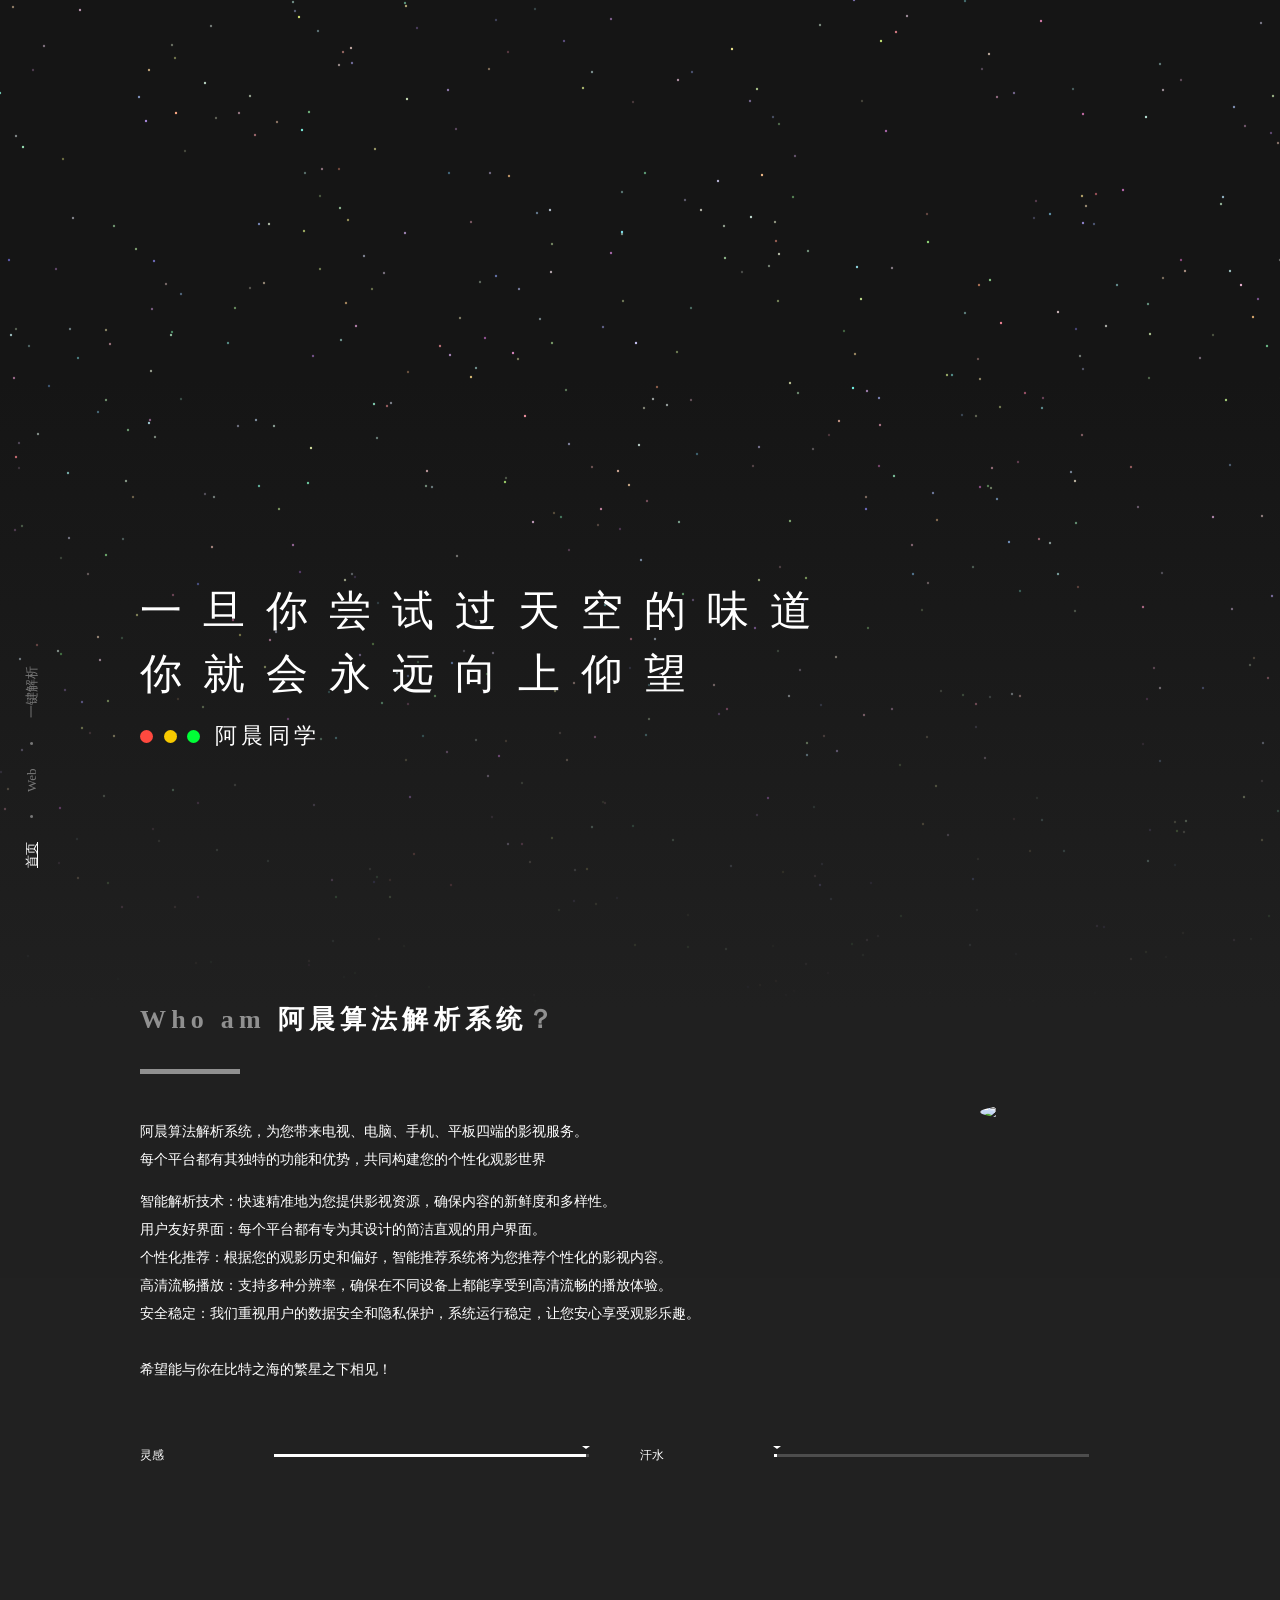
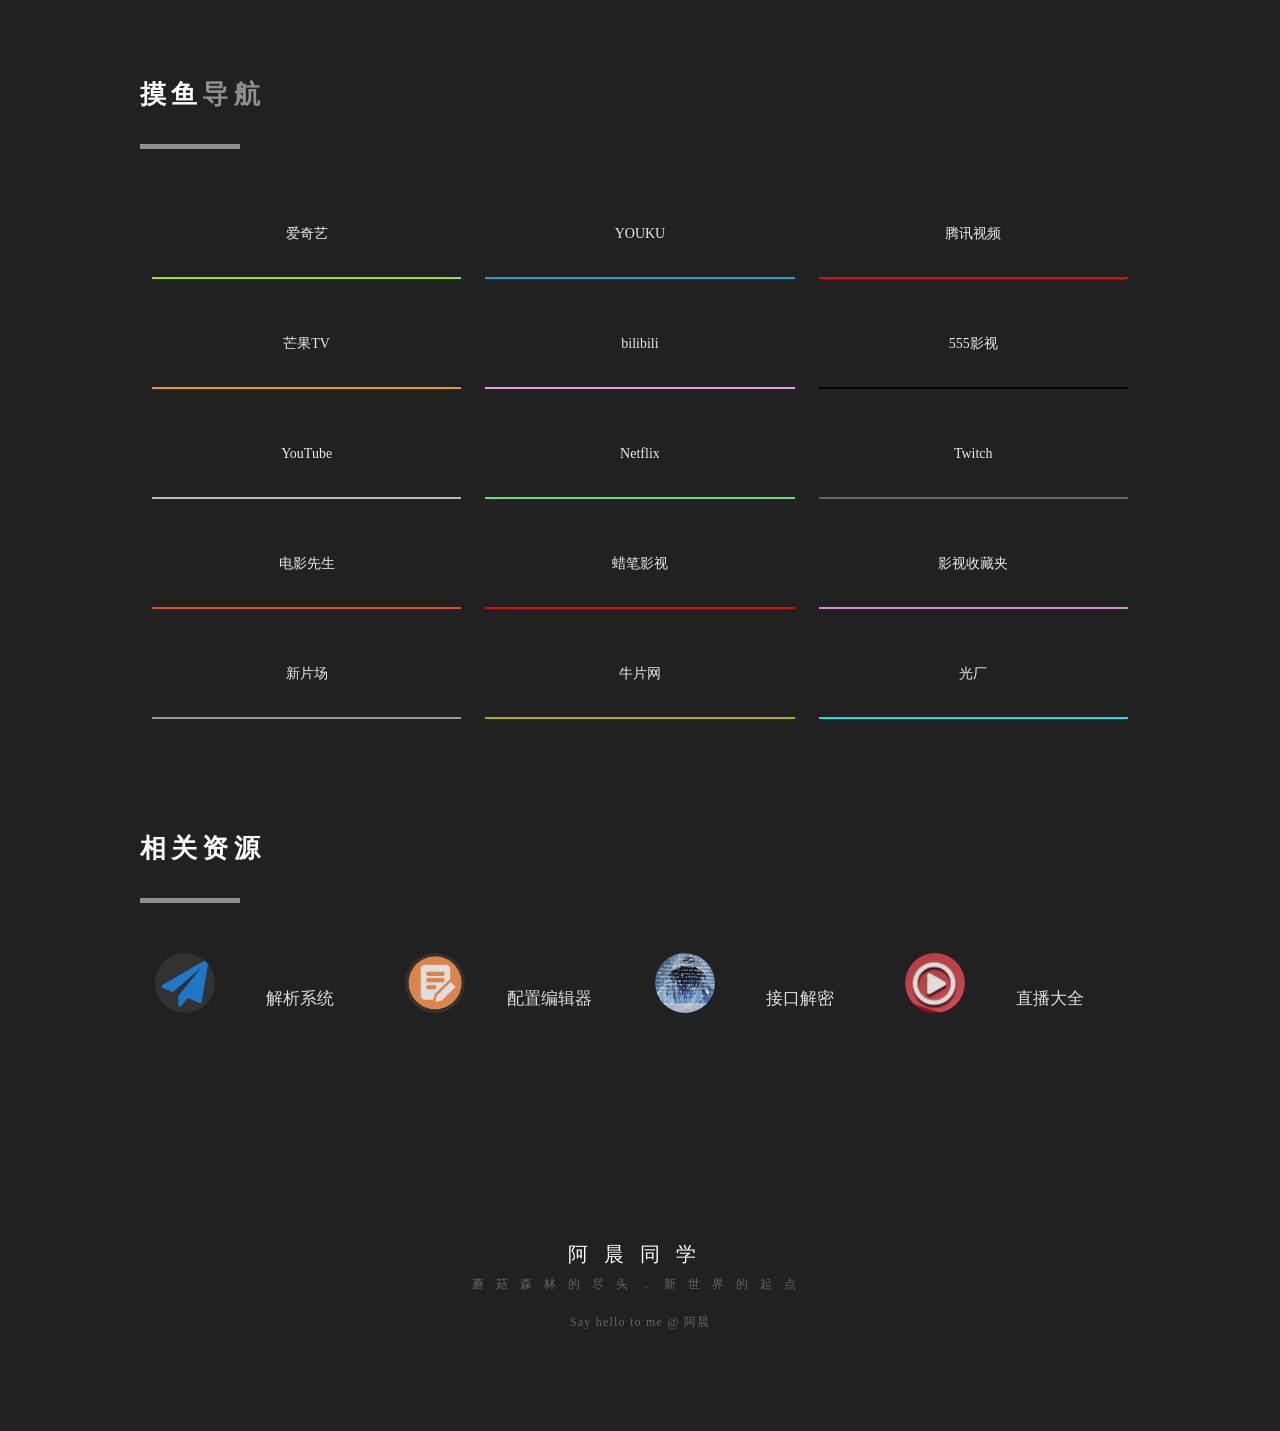
==== packages/163下载/index.html @ 04139574 "-" ====
<!DOCTYPE html>
<html lang="zh-cn">

	<head>
		<meta charset="UTF-8">
		<meta http-equiv="X-UA-Compatible" content="IE=Edge">
		<meta name="viewport" id="viewport" content="width=device-width, initial-scale=1">
		<link rel="icon" type="image/x-icon" href="./assetsimg/logo.jpg">
		<title>阿晨算法解析系统 - 多端影视服务，智能解析体验</title>
		<link rel="apple-touch-icon" href="./assets/img/logo.ico">
		<link rel="icon" href="./assets/img/logo.ico">
		<link rel="stylesheet" type="text/css" href="./assets/css/h.css">
		<link rel="stylesheet" type="text/css" href="./assets/css/n.css">
		<script src="./assets/js/page.js"></script>
		<script>
			function a() {
				dataLayer.push(arguments)
			}
			window.dataLayer = window.dataLayer || [], a("js", new Date), a("config", "UA-137340638-1");
		</script>
	</head>

	<body>
		<nav>
			<a href="/" target="_blank" class="active">首页</a> <a class="clip"></a>
			<a href="./assets/js/vip.js" target="_blank">Web</a>
			<a class="clip"></a> <a href="./assets/jx.html" target="_blank">一键解析</a>
		</nav>
		<div class="background">
			<canvas id="startrack"></canvas>
			<div class="cover"></div>
		</div>
		<div class="main">
			<div class="ch intro">
				<div class="container">
					<div class="hello">
						<h1 id="slogan">等待中...</h1>
						<h2>
							<div class="circle"> <span></span> <span></span>
								<span></span>
							</div>阿晨同学
						</h2>
					</div>
				</div>
			</div>
			<div class="ch about">
				<div class="container">
					<h2 class="chtitle">Who am <span>阿晨算法解析系统</span>？</h2>
					<div class="clear">
						<div class="introduct">
							<img class="avatar" src="https://ichenc.github.io/assets/img/logo.jpg">
							<P style="padding-top:1em;">阿晨算法解析系统，为您带来电视、电脑、手机、平板四端的影视服务。<br>
							<p>每个平台都有其独特的功能和优势，共同构建您的个性化观影世界</p>
							<P style="padding-top:1em;">
							<p>智能解析技术：快速精准地为您提供影视资源，确保内容的新鲜度和多样性。<br>
								用户友好界面：每个平台都有专为其设计的简洁直观的用户界面。<br>
								个性化推荐：根据您的观影历史和偏好，智能推荐系统将为您推荐个性化的影视内容。<br>
								高清流畅播放：支持多种分辨率，确保在不同设备上都能享受到高清流畅的播放体验。<br>
								安全稳定：我们重视用户的数据安全和隐私保护，系统运行稳定，让您安心享受观影乐趣。</p><br>
							希望能与你在比特之海的繁星之下相见！
							</p>

							<div class="chatbox">
								<div class="line loading"> <span></span>
									<span></span> <span></span>
								</div>
							</div>
						</div>
						<ul class="skill clear">
							<li>
								<p>灵感</p>
								<div class="progress">
									<div style="width:99%;"></div>
									<span>百分之99的灵感</span>
								</div>
							</li>
							<li>
								<p>汗水</p>
								<div class="progress">
									<div style="width:1%;"></div>
									<span>百分之1的汗水</span>
								</div>
							</li>
						</ul>
					</div>
				</div>
			</div>
			<div class="find ch">
				<div class="container links">
					<h2 class="chtitle"><span>摸鱼</span>导航</h2>
					<div class="clear col-3">

						<!--电影-->

						<a href="https://www.iqiyi.com" target="_blank">
							<div class="item">
								<div class="bg" style="background-color:#aaff00"></div>
								<div class="inner"> <span>爱奇艺</span> </div>
							</div>
						</a>
						<a href="https://www.youku.com" target="_blank">
							<div class="item">
								<div class="bg" style="background-color:#28a9e0"></div>
								<div class="inner"> <span>YOUKU</span> </div>
							</div>
						</a>
						<a href="https://v.qq.com" target="_blank">
							<div class="item">
								<div class="bg" style="background-color:#ff0000"></div>
								<div class="inner"> <span>腾讯视频</span> </div>
							</div>
						</a>
						<a href="https://www.mgtv.com" target="_blank">
							<div class="item">
								<div class="bg" style="background-color:#ffaa00"></div>
								<div class="inner"> <span>芒果TV</span> </div>
							</div>
						</a>
						<a href="https://www.bilibili.com" target="_blank">
							<div class="item">
								<div class="bg" style="background-color:#ffaaff"></div>
								<div class="inner"> <span>bilibili</span> </div>
							</div>
						</a>
						<a href="https://wuwuwutv.com/" target="_blank">
							<div class="item">
								<div class="bg" style="background-color:#000000"></div>
								<div class="inner"> <span>555影视</span> </div>
							</div>
						</a>

						<!--外面的世界-->

						<a href="https://www.youtube.com/" target="_blank">
							<div class="item">
								<div class="bg" style="background-color:#cecece"></div>
								<div class="inner"> <span>YouTube</span> </div>
							</div>
						</a>
						<a href="https://www.netflix.com" target="_blank">
							<div class="item">
								<div class="bg" style="background-color:#55ff7f"></div>
								<div class="inner"> <span>Netflix</span> </div>
							</div>
						</a>
						<a href="https://www.twitch.tv/" target="_blank">
							<div class="item">
								<div class="bg" style="background-color:#707070"></div>
								<div class="inner"> <span>Twitch</span> </div>
							</div>
						</a>

						<!--电台-->

						<a href="https://dianyi.ng/" target="_blank">
							<div class="item">
								<div class="bg" style="background-color:#ff5500"></div>
								<div class="inner"> <span>电影先生</span> </div>
							</div>
						</a>
						<a href="https://labipan.com/" target="_blank">
							<div class="item">
								<div class="bg" style="background-color:#ff0000"></div>
								<div class="inner"> <span>蜡笔影视</span> </div>
							</div>
						</a>
						<a href="https://a.ysscj.site/" target="_blank">
							<div class="item">
								<div class="bg" style="background-color:#eb9deb"></div>
								<div class="inner"> <span>影视收藏夹</span> </div>
							</div>
						</a>

						<!--短视频资源-->

						<a href="https://www.xinpianchang.com/" target="_blank">
							<div class="item">
								<div class="bg" style="background-color:#a6a6a6"></div>
								<div class="inner"> <span>新片场</span> </div>
							</div>
						</a>
						<a href="https://6pian.cn/" target="_blank">
							<div class="item">
								<div class="bg" style="background-color:#c0c000"></div>
								<div class="inner"> <span>牛片网</span> </div>
							</div>
						</a>
						<a href="https://www.vjshi.com" target="_blank">
							<div class="item">
								<div class="bg" style="background-color:#00ffff"></div>
								<div class="inner"> <span>光厂</span> </div>
							</div>
						</a>
					</div>

					<div class="gate ch">
						<div class="container links">
							<h2 class="chtitle"><span>相关资源</span></h2>
							<!-- 相关资源 -->

							<a href="https://a.212001.xyz/jx" target="_blank">
								<div class="item">
									<div class="avatar"> <img src="./assets/img/zfj.png"> </div>
									<div class="inner">
										<h5>解析系统</h5>
									</div>
								</div>
							</a>

							<a href="http://z.qiqiv.cn/" target="_blank">
								<div class="item">
									<div class="avatar"> <img src="./assets/img/tnb.png"> </div>
									<div class="inner">
										<h5>配置编辑器</h5>
									</div>
								</div>
							</a>

							<a href="https://www.xn--sss604efuw.com/jm/" target="_blank">
								<div class="item">
									<div class="avatar"> <img src="./assets/img/jm.jpeg"> </div>
									<div class="inner">
										<h5>接口解密</h5>
									</div>
								</div>
							</a>

							<a href="https://tv.cctv.com/live/" target="_blank">
								<div class="item">
									<div class="avatar"> <img src="./assets/img/zb.jpg"> </div>
									<div class="inner">
										<h5>直播大全</h5>
									</div>
								</div>
							</a>

						</div>
					</div>
				</div>
			</div>
		</div>

		<div class="footer ch">
			<div class="container">
				<h3>阿晨同学</h3>
				<p>蘑菇森林的尽头，新世界的起点</p>
				<p class="c"><a href="/" target="_blank">Say hello to me @ 阿晨</a></p>
			</div>
		</div>
		</div>


	</body>

</html>
---- packages/163下载/assets/css/h.css ----
* {
    padding: 0;
    margin: 0;
    transition-timing-function: cubic-bezier(.19, 1, .22, 1)
}

body,
html {
    font-family: Microsoft YaHei;
    -webkit-font-smoothing: antialiased;
    color: #fff;
    line-height: 1.5;
    min-width: 1150px;
    background-color: #212121;
    font-size: 14px;
    overflow-x: hidden
}

.intro {
    position: relative
}

.clear:after {
    content: "";
    display: block;
    height: 0;
    visibility: hidden;
    clear: both
}

.chatbox>.line {
    display: none
}

#startrack {
    height: 140%;
    width: 100%
}

.background.fixed {
    position: fixed;
    top: -60%
}

.background {
    position: absolute;
    top: 0;
    left: 0;
    width: 100vw;
    height: 100vh
}

.background .cover {
    position: absolute;
    bottom: -42%;
    left: 0;
    height: 100%;
    width: 100%;
    background: linear-gradient(0deg, #202020 30%, rgba(32, 32, 32, 0))
}

@keyframes bg {
    0% {
        transform: rotate(0deg);
        border-radius: 0
    }

    50% {
        transform: rotate(180deg);
        border-radius: 0
    }

    to {
        transform: rotate(1turn);
        border-radius: 0
    }
}

@-webkit-keyframes bg {
    0% {
        transform: rotate(0deg);
        border-radius: 0
    }

    50% {
        transform: rotate(180deg);
        border-radius: 0
    }

    to {
        transform: rotate(1turn);
        border-radius: 0
    }
}

@-ms-keyframes bg {
    0% {
        transform: rotate(0deg);
        border-radius: 0
    }

    50% {
        transform: rotate(180deg);
        border-radius: 0
    }

    to {
        transform: rotate(1turn);
        border-radius: 0
    }
}

@-moz-keyframes bg {
    0% {
        transform: rotate(0deg);
        border-radius: 0
    }

    50% {
        transform: rotate(180deg);
        border-radius: 0
    }

    to {
        transform: rotate(1turn);
        border-radius: 0
    }
}

nav {
    position: fixed;
    left: 20px;
    bottom: 0;
    z-index: 2333;
    transform: rotate(-90deg) translateZ(0);
    transform-origin: 0 0;
    transition: all .3s ease-out;
    vertical-align: middle;
    font-family: Roboto, Tahoma, Consolas, Microsoft YaHei
}

nav a.clip {
    height: 3px;
    width: 3px;
    background: #fff;
    border-radius: 100%
}

nav a {
    display: inline-block;
    font-size: 13px;
    color: #fff;
    text-decoration: none;
    margin: 0 10px;
    opacity: .4;
    transition: all .3s;
    vertical-align: middle
}

nav a.time {
    opacity: 1
}

nav a.active,
nav a:hover {
    text-decoration: underline;
    opacity: 1
}

.ch {
    width: 100%;
    padding: 80px 0;
    animation: fadedown 1s cubic-bezier(.19, 1, .22, 1);
    -webkit-animation: fadedown 1s cubic-bezier(.19, 1, .22, 1);
    -ms-animation: fadedown 1s cubic-bezier(.19, 1, .22, 1);
    -moz-animation: fadedown 1s cubic-bezier(.19, 1, .22, 1)
}

.ch h2.chtitle {
    padding-bottom: 30px;
    font-size: 26px;
    letter-spacing: .2em;
    color: hsla(0, 0%, 100%, .5)
}

.ch h2.chtitle span {
    color: #fff
}

.ch h2.chtitle:after {
    content: "";
    display: block;
    width: 10%;
    height: 5px;
    background-color: hsla(0, 0%, 100%, .5);
    margin-top: 30px
}

@keyframes fadedown {
    0% {
        opacity: 0;
        transform: translateY(-50px)
    }

    to {
        opacity: 1;
        transform: translateY(0)
    }
}

@-webkit-keyframes fadedown {
    0% {
        opacity: 0;
        transform: translateY(-50px)
    }

    to {
        opacity: 1;
        transform: translateY(0)
    }
}

@-ms-keyframes fadedown {
    0% {
        opacity: 0;
        transform: translateY(-50px)
    }

    to {
        opacity: 1;
        transform: translateY(0)
    }
}

@-moz-keyframes fadedown {
    0% {
        opacity: 0;
        transform: translateY(-50px)
    }

    to {
        opacity: 1;
        transform: translateY(0)
    }
}

.container {
    position: relative;
    width: 1000px;
    margin: 0 auto;
    height: 100%;
    padding: 20px 0
}

.intro {
    color: #fff;
    height: 100vh;
    padding: 0
}

.intro .container {
    animation: fadedown 3.5s cubic-bezier(.19, 1, .22, 1);
    -webkit-animation: fadedown 3.5s cubic-bezier(.19, 1, .22, 1);
    -ms-animation: fadedown 3.5s cubic-bezier(.19, 1, .22, 1);
    -moz-animation: fadedown 3.5s cubic-bezier(.19, 1, .22, 1)
}

.hello {
    position: absolute;
    bottom: 20%;
    left: 0
}

.hello h1,
.hello h2 {
    font-weight: 400;
    font-size: 22px;
    line-height: 1.5em;
    letter-spacing: .2em
}

.hello h1 {
    font-size: 42px;
    letter-spacing: .5em
}

.hello h2 {
    padding-top: .6em
}

.hello .circle {
    float: left;
    margin-right: 10px;
    letter-spacing: 0
}

.hello .circle span {
    display: inline-block;
    width: 13px;
    height: 13px;
    background-color: #fff;
    border-radius: 100%;
    margin-right: 5px
}

.hello .circle span:first-child {
    background-color: #ff493f
}

.hello .circle span:nth-child(2) {
    background-color: #f7c900
}

.hello .circle span:nth-child(3) {
    background-color: #00ff37
}

.about .introduct {
    line-height: 2em
}

.about .introduct img.avatar {
    float: right;
    width: 140px;
    margin-left: 40px;
    margin-right: 20px;
    border-radius: 100%
}

.about ul.skill {
    margin-top: 50px
}

.about ul.skill li {
    list-style: none;
    padding: 10px 0;
    width: 45%;
    float: left;
    margin-right: 5%
}

.about ul.skill li p {
    display: inline-block;
    width: 26%;
    margin-right: 3%;
    font-size: 12px
}

.about ul.skill li .progress {
    display: inline-block;
    width: 70%;
    height: 3px;
    background-color: hsla(0, 0%, 100%, .2);
    vertical-align: middle
}

.about ul.skill li .progress span {
    font-size: 12px;
    color: hsla(0, 0%, 100%, .4);
    opacity: 0;
    position: relative;
    top: -5px;
    letter-spacing: .5em;
    transition: all .3s
}

.about ul.skill li:hover .progress span {
    opacity: 1;
    top: 0
}

.about ul.skill li .progress div {
    background-color: #fff;
    height: 3px;
    position: relative
}

ul.skill li .progress div {
    animation: progressin 7s;
    -webkit-animation: progressin 7s;
    -ms-animation: progressin 7s;
    -moz-animation: progressin 7s
}

@keyframes progressin {
    0% {
        width: 0
    }
}

@-webkit-keyframes progressin {
    0% {
        width: 0
    }
}

@-ms-keyframes progressin {
    0% {
        width: 0
    }
}

@-moz-keyframes progressin {
    0% {
        width: 0
    }
}

.about ul.skill li .progress div:after {
    content: "";
    display: inline-block;
    position: absolute;
    right: -4px;
    top: -8px;
    width: 0;
    height: 0;
    border-left: 4px solid transparent;
    border-right: 4px solid transparent;
    border-top: 3px solid #fff
}

.links a {
    color: #fff;
    text-decoration: none
}

.find .links .item {
    position: relative;
    width: 17.6%;
    height: 80px;
    line-height: 80px;
    margin: 10px 1.2%;
    padding: 5px 0;
    text-align: center;
    float: left;
    transition: all .2s;
    opacity: .9
}

.find .links .item:hover {
    opacity: 1;
    transform: translateY(-10px);
    -webkit-animation: index-link-active 1s cubic-bezier(.315, .605, .375, .925) forwards
}

.find .links .item .inner {
    position: relative;
    z-index: 5
}

.find .links .item .bg {
    position: absolute;
    bottom: 0;
    left: 0;
    width: 100%;
    height: 1.8%;
    z-index: 0;
    transition: all .15s
}

.find .links .item:hover .bg {
    height: 100%;
    width: 100%;
    border-radius: 5px;
    box-shadow: 0 3px 20px rgba(0, 0, 0, .28)
}

.find .links .item i {
    font-size: 20px
}

.find .links .item span {
    display: inline-block;
    width: 100px
}

.find .links .col-3 .item {
    width: 30.93%;
    margin: 10px 1.2%
}

.gate .links .item {
    margin: 5px 0;
    padding: 15px 1.5%;
    float: left;
    width: 22%;
    height: 60px;
    transition: all .2s;
    opacity: .85
}

.gate .links .item.akarin {
    opacity: .58
}

.gate .links .item:hover {
    opacity: 1;
    border-radius: 5px;
    background-color: hsla(0, 0%, 100%, .25);
    transform: translateY(-5px);
    box-shadow: 0 3px 20px rgba(0, 0, 0, .28);
    -webkit-animation: index-link-active 1s cubic-bezier(.315, .605, .375, .925) forwards
}

.gate .links .item .avatar {
    float: left;
    height: 60px;
    line-height: 60px;
    width: 60px;
    border-radius: 100%;
    text-align: center;
    margin-right: 15px;
    background-color: #353535;
    overflow: hidden
}

.gate .links .item .avatar i {
    font-size: 24px
}

.gate .links .item .avatar img {
    height: 60px;
    max-width: 60px;
    border-radius: 100%
}

.gate .links .item .inner {
    padding: 6px
}

.gate .links .item .inner h5 {
    font-weight: 400;
    font-size: 17px
}

.gate .links .item .inner p {
    font-size: 13px;
    color: hsla(0, 0%, 100%, .6)
}

.footer {
    text-align: center
}

.footer a {
    color: inherit;
    text-decoration: none
}

.footer a:hover {
    text-decoration: underline
}

.footer h3 {
    font-weight: 400;
    font-size: 20px;
    letter-spacing: .8em;
    margin: 6px 0
}

.footer p {
    font-size: 12px;
    letter-spacing: 1em;
    opacity: .3
}

.footer p.c {
    margin-top: 20px;
    letter-spacing: .1em
}

.chatbox .line {
    margin: 40px 0
}

.chatbox .line p {
    margin: 10px 0
}

.chatbox .question a {
    display: inline-block;
    background-color: hsla(0, 0%, 100%, .3);
    border-radius: 10px 10px 10px 0;
    font-size: 12px;
    padding: 0 10px;
    margin-right: 10px;
    cursor: pointer;
    opacity: .8;
    transform: translateY(0);
    transition: all .2s
}

.chatbox .question a:hover {
    opacity: 1;
    transform: translateY(-2px);
    -webkit-animation: index-link-active 1s cubic-bezier(.315, .605, .375, .925) forwards
}

.chatbox .question.disable a {
    opacity: .3
}

.chatbox .question.disable a.selected {
    opacity: .9
}

.chatbox .question a.error {
    opacity: .3;
    animation: error .2s ease-in-out
}

.chatbox .loading span {
    display: inline-block;
    height: 10px;
    width: 10px;
    border-radius: 100%;
    background-color: #fff;
    margin-right: 5px;
    animation: loading-point 1.4s ease-in-out infinite both
}

.chatbox .loading span:first-child {
    animation-delay: .2s
}

.chatbox .loading span:nth-child(2) {
    animation-delay: .4s
}

.chatbox .loading span:nth-child(3) {
    animation-delay: .6s
}

@keyframes loading-point {
    0% {
        opacity: .8
    }

    50% {
        opacity: .25
    }

    to {
        opacity: 1
    }
}

@keyframes error {
    0% {
        transform: translateX(0)
    }

    25% {
        transform: translateX(-2px)
    }

    50% {
        transform: translateX(0)
    }

    75% {
        transform: translateX(2px)
    }

    to {
        transform: translateX(0)
    }
}

@keyframes index-link-active {
    0% {
        transform: perspective(1600px) rotateX(0) rotateY(0) translateZ(0)
    }

    16% {
        transform: perspective(1600px) rotateX(10deg) rotateY(5deg) translateZ(32px)
    }

    to {
        transform: perspective(1600px) rotateX(0) rotateY(0) translateZ(65px)
    }
}

@media screen and (min-width:1400px) {
    .container {
        width: 70%
    }

    nav a {
        font-size: 18px
    }
}

@media screen and (max-width:700px) {

    body,
    html {
        min-width: 0
    }

    .container {
        width: auto;
        margin: 0 5%
    }

    div.el span {
        display: block;
        width: 60%;
        left: 0;
        top: 75px;
        margin: -40% auto 0
    }

    nav {
        padding: 15px 5%;
        overflow: auto;
        font-size: 13px;
        left: 0;
        top: inherit;
        bottom: 0;
        transform: rotate(0deg) translateZ(0);
        transform-origin: 0 100%;
        white-space: nowrap;
        width: 90%;
        background: -webkit-linear-gradient(180deg, transparent, rgba(0, 0, 0, .8));
        background: linear-gradient(180deg, transparent, rgba(0, 0, 0, .8))
    }

    .ch {
        padding: 40px 0
    }

    .hello {
        width: 90%;
        padding: 5%;
        text-align: center;
        bottom: 50%
    }

    .hello .circle {
        float: none;
        margin-right: 0
    }

    .hello h2 {
        padding-top: 0
    }

    .hello h1,
    .hello h2 {
        font-weight: 400;
        font-size: 14px
    }

    .hello .circle {
        padding: 20px
    }

    .hello .circle span {
        margin: 0 5px;
        width: 10px;
        height: 10px
    }

    .hello h1 {
        font-size: 26px
    }

    .about .introduct img.avatar {
        float: none;
        margin-left: 0;
        margin-right: 0;
        width: 100px
    }

    .about .introduct,
    .about .skill {
        float: none;
        width: auto
    }

    .about .skill {
        padding-top: 40px
    }

    .about ul.skill li {
        width: 100%
    }

    .find .links .item,
    .gate .links .item {
        width: 46%;
        height: auto;
        padding: 5px 0;
        margin: 10px 2%
    }

    .find .links .item {
        height: 60px;
        line-height: 60px;
        font-size: 13px
    }

    .gate .links .item .avatar {
        height: 40px;
        line-height: 40px;
        width: 40px
    }

    .gate .links .item .avatar img {
        height: 40px;
        max-width: 40px
    }

    .gate .links .item .inner {
        padding: 0
    }

    .gate .links .item .inner h5 {
        font-size: 15px
    }

    .gate .links .item .inner h5,
    .gate .links .item .inner p {
        white-space: nowrap;
        text-overflow: ellipsis;
        overflow: hidden
    }

    .footer {
        padding-bottom: 100px
    }

    .footer h3,
    .footer p {
        letter-spacing: .2em
    }
}
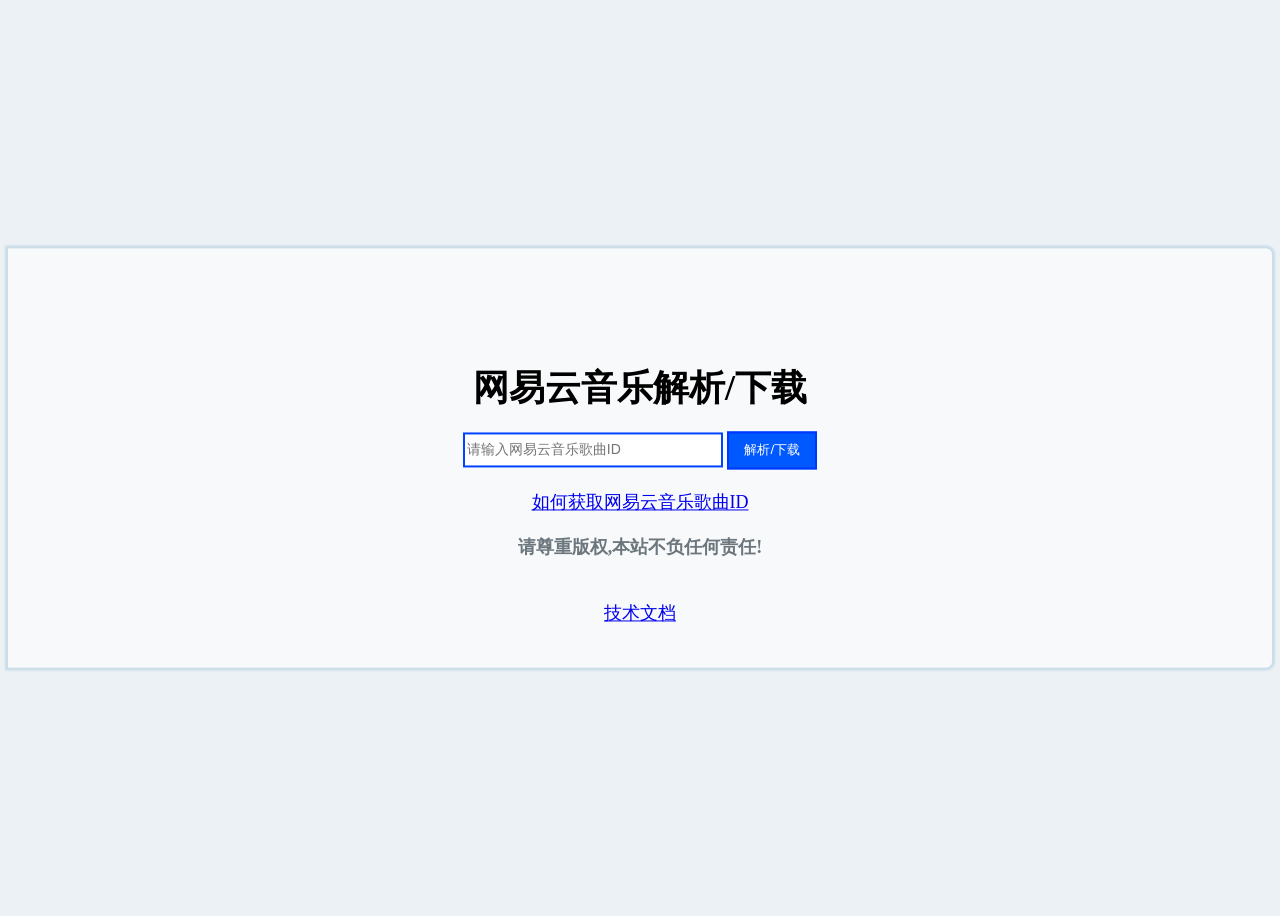
==== commit c9464963: "-" ====
--- a/packages/163下载/index.html
+++ b/packages/163下载/index.html
@@ -1,255 +1,85 @@
-<!DOCTYPE html>
-<html lang="zh-cn">
-
+<html lang="zh">
 	<head>
 		<meta charset="UTF-8">
-		<meta http-equiv="X-UA-Compatible" content="IE=Edge">
-		<meta name="viewport" id="viewport" content="width=device-width, initial-scale=1">
-		<link rel="icon" type="image/x-icon" href="./assetsimg/logo.jpg">
-		<title>阿晨算法解析系统 - 多端影视服务，智能解析体验</title>
-		<link rel="apple-touch-icon" href="./assets/img/logo.ico">
-		<link rel="icon" href="./assets/img/logo.ico">
-		<link rel="stylesheet" type="text/css" href="./assets/css/h.css">
-		<link rel="stylesheet" type="text/css" href="./assets/css/n.css">
-		<script src="./assets/js/page.js"></script>
-		<script>
-			function a() {
-				dataLayer.push(arguments)
+		<meta name="viewport" content="width=device-width, initial-scale=1, shrink-to-fit=no">
+		<title>网易云音乐解析 - chen</title>
+		<meta name="description" content="chen的主页">
+		<meta name="keywords" content="chen主页">
+		<link rel="icon" type="image/ico" href="./static/img/logo.png">
+		<link rel="stylesheet" href="https://cdn.staticfile.org/twitter-bootstrap/4.4.1/css/bootstrap.min.css">
+		<link rel="stylesheet" href="https://cdn.staticfile.org/font-awesome/5.12.1/css/all.min.css">
+		<link rel="stylesheet" href="./static/css/style.css">
+		<link rel="stylesheet" href="./static/css/APlayer.min.css">
+		<style>
+			body {
+				/*背景图片URL 可使用随机图片API */
+				background-image: url("https://bing.img.run/1920x1080.php");
 			}
-			window.dataLayer = window.dataLayer || [], a("js", new Date), a("config", "UA-137340638-1");
-		</script>
+
+			.photo-bg {
+				/* 卡片左侧图片 */
+				background-image: url("./static/img/1.png");
+			}
+		</style>
 	</head>
 
 	<body>
-		<nav>
-			<a href="/" target="_blank" class="active">首页</a> <a class="clip"></a>
-			<a href="./assets/js/vip.js" target="_blank">Web</a>
-			<a class="clip"></a> <a href="./assets/jx.html" target="_blank">一键解析</a>
-		</nav>
-		<div class="background">
-			<canvas id="startrack"></canvas>
-			<div class="cover"></div>
-		</div>
-		<div class="main">
-			<div class="ch intro">
-				<div class="container">
-					<div class="hello">
-						<h1 id="slogan">等待中...</h1>
-						<h2>
-							<div class="circle"> <span></span> <span></span>
-								<span></span>
-							</div>阿晨同学
-						</h2>
-					</div>
+		<div id="main" class="container">
+			<div class="row my-card justify-content-center">
+				<div class="col-lg-8 card">
+					<!DOCTYPE html>
+					<html>
+						<head>
+							<meta charset="utf-8">
+							<title>网易云音乐解析 - chen</title>
+							<style type="text/css">
+								form {
+									text-align: center;
+								}
+
+								form .text {
+									display: inline-block;
+									border: 0;
+									width: 260px;
+									height: 35px;
+									font-size: 14px;
+									outline: none;
+									border: 2px solid #0044ff;
+								}
+
+								form .search {
+
+									width: 90px;
+									height: 38px;
+									border: 2px solid #0037ff;
+									outline: none;
+									cursor: pointer;
+									text-align: center;
+									background-color: #0059ff;
+									color: #FFFFFF;
+								}
+							</style>
+						</head>
+						<body>
+							<br><br>
+							<form target="_blank" method="get" action="https://music.163.com/song/media/outer/url?id=">
+								<h1>网易云音乐解析/下载</h1>
+								<input type="text" placeholder="请输入网易云音乐歌曲ID" name="id" class="text" />
+								<input type="submit" value="解析/下载" class="search">
+								<br><br>
+								<a href="./163musicid/index.html" target="_blank">如何获取网易云音乐歌曲ID</a>
+								<br><br><strong>请尊重版权,本站不负任何责任!</strong><br>
+								<br><br>
+								<a href="./163music/index.html">技术文档</a>
+								<br><br><br>
+							</form>
+						</body>
+					</html>
 				</div>
 			</div>
-			<div class="ch about">
-				<div class="container">
-					<h2 class="chtitle">Who am <span>阿晨算法解析系统</span>？</h2>
-					<div class="clear">
-						<div class="introduct">
-							<img class="avatar" src="https://ichenc.github.io/assets/img/logo.jpg">
-							<P style="padding-top:1em;">阿晨算法解析系统，为您带来电视、电脑、手机、平板四端的影视服务。<br>
-							<p>每个平台都有其独特的功能和优势，共同构建您的个性化观影世界</p>
-							<P style="padding-top:1em;">
-							<p>智能解析技术：快速精准地为您提供影视资源，确保内容的新鲜度和多样性。<br>
-								用户友好界面：每个平台都有专为其设计的简洁直观的用户界面。<br>
-								个性化推荐：根据您的观影历史和偏好，智能推荐系统将为您推荐个性化的影视内容。<br>
-								高清流畅播放：支持多种分辨率，确保在不同设备上都能享受到高清流畅的播放体验。<br>
-								安全稳定：我们重视用户的数据安全和隐私保护，系统运行稳定，让您安心享受观影乐趣。</p><br>
-							希望能与你在比特之海的繁星之下相见！
-							</p>
 
-							<div class="chatbox">
-								<div class="line loading"> <span></span>
-									<span></span> <span></span>
-								</div>
-							</div>
-						</div>
-						<ul class="skill clear">
-							<li>
-								<p>灵感</p>
-								<div class="progress">
-									<div style="width:99%;"></div>
-									<span>百分之99的灵感</span>
-								</div>
-							</li>
-							<li>
-								<p>汗水</p>
-								<div class="progress">
-									<div style="width:1%;"></div>
-									<span>百分之1的汗水</span>
-								</div>
-							</li>
-						</ul>
-					</div>
-				</div>
-			</div>
-			<div class="find ch">
-				<div class="container links">
-					<h2 class="chtitle"><span>摸鱼</span>导航</h2>
-					<div class="clear col-3">
 
-						<!--电影-->
-
-						<a href="https://www.iqiyi.com" target="_blank">
-							<div class="item">
-								<div class="bg" style="background-color:#aaff00"></div>
-								<div class="inner"> <span>爱奇艺</span> </div>
-							</div>
-						</a>
-						<a href="https://www.youku.com" target="_blank">
-							<div class="item">
-								<div class="bg" style="background-color:#28a9e0"></div>
-								<div class="inner"> <span>YOUKU</span> </div>
-							</div>
-						</a>
-						<a href="https://v.qq.com" target="_blank">
-							<div class="item">
-								<div class="bg" style="background-color:#ff0000"></div>
-								<div class="inner"> <span>腾讯视频</span> </div>
-							</div>
-						</a>
-						<a href="https://www.mgtv.com" target="_blank">
-							<div class="item">
-								<div class="bg" style="background-color:#ffaa00"></div>
-								<div class="inner"> <span>芒果TV</span> </div>
-							</div>
-						</a>
-						<a href="https://www.bilibili.com" target="_blank">
-							<div class="item">
-								<div class="bg" style="background-color:#ffaaff"></div>
-								<div class="inner"> <span>bilibili</span> </div>
-							</div>
-						</a>
-						<a href="https://wuwuwutv.com/" target="_blank">
-							<div class="item">
-								<div class="bg" style="background-color:#000000"></div>
-								<div class="inner"> <span>555影视</span> </div>
-							</div>
-						</a>
-
-						<!--外面的世界-->
-
-						<a href="https://www.youtube.com/" target="_blank">
-							<div class="item">
-								<div class="bg" style="background-color:#cecece"></div>
-								<div class="inner"> <span>YouTube</span> </div>
-							</div>
-						</a>
-						<a href="https://www.netflix.com" target="_blank">
-							<div class="item">
-								<div class="bg" style="background-color:#55ff7f"></div>
-								<div class="inner"> <span>Netflix</span> </div>
-							</div>
-						</a>
-						<a href="https://www.twitch.tv/" target="_blank">
-							<div class="item">
-								<div class="bg" style="background-color:#707070"></div>
-								<div class="inner"> <span>Twitch</span> </div>
-							</div>
-						</a>
-
-						<!--电台-->
-
-						<a href="https://dianyi.ng/" target="_blank">
-							<div class="item">
-								<div class="bg" style="background-color:#ff5500"></div>
-								<div class="inner"> <span>电影先生</span> </div>
-							</div>
-						</a>
-						<a href="https://labipan.com/" target="_blank">
-							<div class="item">
-								<div class="bg" style="background-color:#ff0000"></div>
-								<div class="inner"> <span>蜡笔影视</span> </div>
-							</div>
-						</a>
-						<a href="https://a.ysscj.site/" target="_blank">
-							<div class="item">
-								<div class="bg" style="background-color:#eb9deb"></div>
-								<div class="inner"> <span>影视收藏夹</span> </div>
-							</div>
-						</a>
-
-						<!--短视频资源-->
-
-						<a href="https://www.xinpianchang.com/" target="_blank">
-							<div class="item">
-								<div class="bg" style="background-color:#a6a6a6"></div>
-								<div class="inner"> <span>新片场</span> </div>
-							</div>
-						</a>
-						<a href="https://6pian.cn/" target="_blank">
-							<div class="item">
-								<div class="bg" style="background-color:#c0c000"></div>
-								<div class="inner"> <span>牛片网</span> </div>
-							</div>
-						</a>
-						<a href="https://www.vjshi.com" target="_blank">
-							<div class="item">
-								<div class="bg" style="background-color:#00ffff"></div>
-								<div class="inner"> <span>光厂</span> </div>
-							</div>
-						</a>
-					</div>
-
-					<div class="gate ch">
-						<div class="container links">
-							<h2 class="chtitle"><span>相关资源</span></h2>
-							<!-- 相关资源 -->
-
-							<a href="https://a.212001.xyz/jx" target="_blank">
-								<div class="item">
-									<div class="avatar"> <img src="./assets/img/zfj.png"> </div>
-									<div class="inner">
-										<h5>解析系统</h5>
-									</div>
-								</div>
-							</a>
-
-							<a href="http://z.qiqiv.cn/" target="_blank">
-								<div class="item">
-									<div class="avatar"> <img src="./assets/img/tnb.png"> </div>
-									<div class="inner">
-										<h5>配置编辑器</h5>
-									</div>
-								</div>
-							</a>
-
-							<a href="https://www.xn--sss604efuw.com/jm/" target="_blank">
-								<div class="item">
-									<div class="avatar"> <img src="./assets/img/jm.jpeg"> </div>
-									<div class="inner">
-										<h5>接口解密</h5>
-									</div>
-								</div>
-							</a>
-
-							<a href="https://tv.cctv.com/live/" target="_blank">
-								<div class="item">
-									<div class="avatar"> <img src="./assets/img/zb.jpg"> </div>
-									<div class="inner">
-										<h5>直播大全</h5>
-									</div>
-								</div>
-							</a>
-
-						</div>
-					</div>
-				</div>
-			</div>
-		</div>
-
-		<div class="footer ch">
-			<div class="container">
-				<h3>阿晨同学</h3>
-				<p>蘑菇森林的尽头，新世界的起点</p>
-				<p class="c"><a href="/" target="_blank">Say hello to me @ 阿晨</a></p>
-			</div>
-		</div>
-		</div>
 
 
 	</body>
-
 </html>
--- a/packages/163下载/static/css/style.css
+++ b/packages/163下载/static/css/style.css
@@ -0,0 +1,242 @@
+body {
+    font-size: 18px;
+    color: #6c767d;
+    background-color: #ebf1f5;
+    background-image: url("https://images.cnblogs.com/cnblogs_com/blogs/597165/galleries/2195068/o_220727084832_001.jpg");
+    background-attachment: fixed;
+    background-repeat: no-repeat;
+    background-size: cover;
+    height: 100vh;
+    min-height: 800px;
+}
+
+
+/*定义滚动条高宽及背景 高宽分别对应横竖滚动条的尺寸*/
+
+::-webkit-scrollbar {
+    width: 5px;
+    /* height: 5px; */
+    background-color: #F5F5F5;
+}
+
+
+/*定义滚动条轨道 内阴影+圆角*/
+
+::-webkit-scrollbar-track {
+    -webkit-box-shadow: inset 0 0 6px rgba(0, 0, 0, 0.3);
+    border-radius: 10px;
+    background-color: #F5F5F5;
+}
+
+
+/*定义滑块 内阴影+圆角*/
+
+::-webkit-scrollbar-thumb {
+    border-radius: 10px;
+    -webkit-box-shadow: inset 0 0 6px rgba(0, 0, 0, 0.3);
+    background-color: #555;
+}
+#main .aplayer{
+    margin: 10px 0!important;
+}
+h1 {
+    font-size: 36px;
+    margin-bottom: .5em;
+}
+
+h2 {
+    font-size: 24px;
+}
+
+h3 {
+    font-size: 20px;
+    margin-top: 1em;
+}
+
+h4 {
+    font-size: 16px;
+}
+
+h1,
+h2,
+h3,
+h4 {
+    color: black;
+}
+
+.card {
+    border: none;
+    padding: 50px 30px 0px;
+    border-radius: 0px 6px 6px 0px; /* 卡片圆角：左上、右上、右下、左下 */
+    box-shadow: 0px 0px 2px 3px rgb(203, 221, 232); /* 圆角阴影 */
+    background-color:rgba(255, 255, 255, 0.6); /* 卡片透明度 */
+}
+
+.container {
+    /* opacity: 0.85; 卡片透明度 */
+    position: relative;
+    top: 50%;
+    transform: translateY(-50%);
+}
+
+.my-card {
+    /* box-shadow: 0px 5px 15px 5px rgb(203, 221, 232); */
+    /*box-shadow: 0px 3px 10px 3px rgb(203, 221, 232); /* 卡片边缘发光 */
+}
+
+strike {
+    color: red;
+}
+
+.btn {
+    border-radius: 3px; /* 按钮图标圆角 */
+    margin: 5px 0;
+    width: 100%;
+    padding: 12px 40px;
+    transition: ease;
+}
+
+.btn-primary {
+    /* box-shadow: 0px 5px 15px 5px rgb(203, 221, 232); */
+    padding: 12px 40px;
+    transition: ease;
+}
+
+.btn-primary:hover {
+    box-shadow: 5px -2px 15px 0px rgb(203, 221, 232);
+}
+
+.btn-secondary {
+    /* box-shadow: 0px 5px 15px 5px rgb(203, 221, 232); */
+    padding: 12px 40px;
+    transition: ease;
+}
+
+.btn-secondary:hover {
+    box-shadow: 5px -2px 15px 0px rgb(203, 221, 232);
+}
+
+.btn-success {
+    /* box-shadow: 0px 5px 15px 5px rgb(203, 221, 232); */
+    padding: 12px 40px;
+    transition: ease;
+}
+
+.btn-success:hover {
+    box-shadow: 5px -2px 15px 0px rgb(203, 221, 232);
+}
+
+.social {
+    padding-left: 0;
+}
+
+.social p {
+    margin-bottom: 0;
+}
+
+.social li {
+    list-style: none;
+    float: left;
+    margin-right: 15px;
+}
+
+.card-text {
+    margin-bottom: 20px;
+}
+
+.social .fa {
+    font-size: 16px; /* 定义fontawesome图标大小*/
+}
+
+.photo-bg {
+    /* background-image: url(assets/background.jpg); */
+    background-image: url(https://images.cnblogs.com/cnblogs_com/blogs/597165/galleries/2195068/o_220727084832_001.jpg);
+    border-radius: 6px 0px 0px 6px; /* 卡片圆角：左上、右上、右下、左下 */
+    box-shadow: 0px 0px 2px 3px rgb(203, 221, 232); /* 圆角阴影 */
+    opacity: 0.85; /* 左侧背景卡片透明度 */
+    background-position: center;
+    background-repeat: no-repeat;
+    background-size: cover;
+}
+
+footer p {
+    font-size: 12px;
+}
+
+#kaygb-blog-a,
+#kaygb-mail-a {
+    display: none;
+}
+
+@media (max-width: 1199px) {
+    body {
+        min-height: 600px;
+    }
+    h1 {
+        font-size: 24px;
+    }
+    h2,
+    .social .fa {
+        font-size: 20px; /* 浏览器打开开发模式时，定义fontawesome图标大小 */
+    }
+    h3 {
+        font-size: 16px;
+    }
+    h4,
+    p {
+        font-size: 14px;
+    }
+    .card {
+        padding: 50px 50px 0px;
+    }
+}
+
+@media (max-width: 1199px) {
+    .photo-bg {
+        min-height: calc(100vh - 500px);
+    }
+}
+
+@media(max-width:991px) {
+    .photo-bg {
+        background-position: top;
+        min-height: calc(90vh - 440px);
+    }
+}
+
+@media(max-width: 767px) {
+    .container {
+        position: relative;
+        top: 0;
+        transform: translateY(0);
+    }
+    .photo-bg {
+        height: 180px;
+    }
+    .card {
+        padding: 20px;
+    }
+    #kaygb-blog-a,
+    #kaygb-mail-a {
+        display: block;
+    }
+    #kaygb-blog,
+    #kaygb-mail {
+        display: none;
+    }
+}
+
+#frame {
+    width: 50%;
+    height: 50vh;
+    margin: 0;
+    background: #fff;
+    position: fixed;
+    z-index: 999;
+    top: 5%;
+    left: 5%;
+}
+
+#aplayer {
+    z-index: 20000000;
+}
--- a/packages/163下载/static/css/APlayer.min.css
+++ b/packages/163下载/static/css/APlayer.min.css
@@ -0,0 +1,3 @@
+.aplayer{background:#fff;font-family:Arial,Helvetica,sans-serif;margin:5px;box-shadow:0 2px 2px 0 rgba(0,0,0,.07),0 1px 5px 0 rgba(0,0,0,.1);border-radius:2px;overflow:hidden;-webkit-user-select:none;-moz-user-select:none;-ms-user-select:none;user-select:none;line-height:normal;position:relative}.aplayer *{box-sizing:content-box}.aplayer svg{width:100%;height:100%}.aplayer svg circle,.aplayer svg path{fill:#fff}.aplayer.aplayer-withlist .aplayer-info{border-bottom:1px solid #e9e9e9}.aplayer.aplayer-withlist .aplayer-list{display:block}.aplayer.aplayer-withlist .aplayer-icon-order,.aplayer.aplayer-withlist .aplayer-info .aplayer-controller .aplayer-time .aplayer-icon.aplayer-icon-menu{display:inline}.aplayer.aplayer-withlrc .aplayer-pic{height:90px;width:90px}.aplayer.aplayer-withlrc .aplayer-info{margin-left:90px;height:90px;padding:10px 7px 0}.aplayer.aplayer-withlrc .aplayer-lrc{display:block}.aplayer.aplayer-narrow{width:66px}.aplayer.aplayer-narrow .aplayer-info,.aplayer.aplayer-narrow .aplayer-list{display:none}.aplayer.aplayer-narrow .aplayer-body,.aplayer.aplayer-narrow .aplayer-pic{height:66px;width:66px}.aplayer.aplayer-fixed{position:fixed;bottom:0;left:0;right:0;margin:0;z-index:99;overflow:visible;max-width:400px;box-shadow:none}.aplayer.aplayer-fixed .aplayer-list{margin-bottom:65px;border:1px solid #eee;border-bottom:none}.aplayer.aplayer-fixed .aplayer-body{position:fixed;bottom:0;left:0;right:0;margin:0;z-index:99;background:#fff;padding-right:18px;transition:all .3s ease;max-width:400px}.aplayer.aplayer-fixed .aplayer-lrc{display:block;position:fixed;bottom:10px;left:0;right:0;margin:0;z-index:98;pointer-events:none;text-shadow:-1px -1px 0 #fff}.aplayer.aplayer-fixed .aplayer-lrc:after,.aplayer.aplayer-fixed .aplayer-lrc:before{display:none}.aplayer.aplayer-fixed .aplayer-info{-webkit-transform:scaleX(1);transform:scaleX(1);-webkit-transform-origin:0 0;transform-origin:0 0;transition:all .3s ease;border-bottom:none;border-top:1px solid #e9e9e9}.aplayer.aplayer-fixed .aplayer-info .aplayer-music{width:calc(100% - 105px)}.aplayer.aplayer-fixed .aplayer-miniswitcher{display:block}.aplayer.aplayer-fixed.aplayer-narrow .aplayer-info{display:block;-webkit-transform:scaleX(0);transform:scaleX(0)}.aplayer.aplayer-fixed.aplayer-narrow .aplayer-body{width:66px!important}.aplayer.aplayer-fixed.aplayer-narrow .aplayer-miniswitcher .aplayer-icon{-webkit-transform:rotateY(0);transform:rotateY(0)}.aplayer.aplayer-fixed .aplayer-icon-back,.aplayer.aplayer-fixed .aplayer-icon-forward,.aplayer.aplayer-fixed .aplayer-icon-lrc,.aplayer.aplayer-fixed .aplayer-icon-play{display:inline-block}.aplayer.aplayer-fixed .aplayer-icon-back,.aplayer.aplayer-fixed .aplayer-icon-forward,.aplayer.aplayer-fixed .aplayer-icon-menu,.aplayer.aplayer-fixed .aplayer-icon-play{position:absolute;bottom:27px;width:20px;height:20px}.aplayer.aplayer-fixed .aplayer-icon-back{right:75px}.aplayer.aplayer-fixed .aplayer-icon-play{right:50px}.aplayer.aplayer-fixed .aplayer-icon-forward{right:25px}.aplayer.aplayer-fixed .aplayer-icon-menu{right:0}.aplayer.aplayer-arrow .aplayer-icon-loop,.aplayer.aplayer-arrow .aplayer-icon-order,.aplayer.aplayer-mobile .aplayer-icon-volume-down{display:none}.aplayer.aplayer-loading .aplayer-info .aplayer-controller .aplayer-loading-icon{display:block}.aplayer.aplayer-loading .aplayer-info .aplayer-controller .aplayer-bar-wrap .aplayer-bar .aplayer-played .aplayer-thumb{-webkit-transform:scale(1);transform:scale(1)}.aplayer .aplayer-body{position:relative}.aplayer .aplayer-icon{width:15px;height:15px;border:none;background-color:transparent;outline:none;cursor:pointer;opacity:.8;vertical-align:middle;padding:0;font-size:12px;margin:0;display:inline-block}.aplayer .aplayer-icon path{transition:all .2s ease-in-out}.aplayer .aplayer-icon-back,.aplayer .aplayer-icon-forward,.aplayer .aplayer-icon-lrc,.aplayer .aplayer-icon-order,.aplayer .aplayer-icon-play{display:none}.aplayer .aplayer-icon-lrc-inactivity svg{opacity:.4}.aplayer .aplayer-icon-forward{-webkit-transform:rotate(180deg);transform:rotate(180deg)}.aplayer .aplayer-lrc-content{display:none}.aplayer .aplayer-pic{position:relative;float:left;height:66px;width:66px;background-size:cover;background-position:50%;transition:all .3s ease;cursor:pointer}.aplayer .aplayer-pic:hover .aplayer-button{opacity:1}.aplayer .aplayer-pic .aplayer-button{position:absolute;border-radius:50%;opacity:.8;text-shadow:0 1px 1px rgba(0,0,0,.2);box-shadow:0 1px 1px rgba(0,0,0,.2);background:rgba(0,0,0,.2);transition:all .1s ease}.aplayer .aplayer-pic .aplayer-button path{fill:#fff}.aplayer .aplayer-pic .aplayer-hide{display:none}.aplayer .aplayer-pic .aplayer-play{width:26px;height:26px;border:2px solid #fff;bottom:50%;right:50%;margin:0 -15px -15px 0}.aplayer .aplayer-pic .aplayer-play svg{position:absolute;top:3px;left:4px;height:20px;width:20px}.aplayer .aplayer-pic .aplayer-pause{width:16px;height:16px;border:2px solid #fff;bottom:4px;right:4px}.aplayer .aplayer-pic .aplayer-pause svg{position:absolute;top:2px;left:2px;height:12px;width:12px}.aplayer .aplayer-info{margin-left:66px;padding:14px 7px 0 10px;height:66px;box-sizing:border-box}.aplayer .aplayer-info .aplayer-music{overflow:hidden;white-space:nowrap;text-overflow:ellipsis;margin:0 0 13px 5px;-webkit-user-select:text;-moz-user-select:text;-ms-user-select:text;user-select:text;cursor:default;padding-bottom:2px;height:20px}.aplayer .aplayer-info .aplayer-music .aplayer-title{font-size:14px}.aplayer .aplayer-info .aplayer-music .aplayer-author{font-size:12px;color:#666}.aplayer .aplayer-info .aplayer-controller{position:relative;display:flex}.aplayer .aplayer-info .aplayer-controller .aplayer-bar-wrap{margin:0 0 0 5px;padding:4px 0;cursor:pointer!important;flex:1}.aplayer .aplayer-info .aplayer-controller .aplayer-bar-wrap:hover .aplayer-bar .aplayer-played .aplayer-thumb{-webkit-transform:scale(1);transform:scale(1)}.aplayer .aplayer-info .aplayer-controller .aplayer-bar-wrap .aplayer-bar{position:relative;height:2px;width:100%;background:#cdcdcd}.aplayer .aplayer-info .aplayer-controller .aplayer-bar-wrap .aplayer-bar .aplayer-loaded{position:absolute;left:0;top:0;bottom:0;background:#aaa;height:2px;transition:all .5s ease}.aplayer .aplayer-info .aplayer-controller .aplayer-bar-wrap .aplayer-bar .aplayer-played{position:absolute;left:0;top:0;bottom:0;height:2px}.aplayer .aplayer-info .aplayer-controller .aplayer-bar-wrap .aplayer-bar .aplayer-played .aplayer-thumb{position:absolute;top:0;right:5px;margin-top:-4px;margin-right:-10px;height:10px;width:10px;border-radius:50%;cursor:pointer;transition:all .3s ease-in-out;-webkit-transform:scale(0);transform:scale(0)}.aplayer .aplayer-info .aplayer-controller .aplayer-time{position:relative;right:0;bottom:4px;height:17px;color:#999;font-size:11px;padding-left:7px}.aplayer .aplayer-info .aplayer-controller .aplayer-time .aplayer-time-inner{vertical-align:middle}.aplayer .aplayer-info .aplayer-controller .aplayer-time .aplayer-icon{cursor:pointer;transition:all .2s ease}.aplayer .aplayer-info .aplayer-controller .aplayer-time .aplayer-icon path{fill:#666}.aplayer .aplayer-info .aplayer-controller .aplayer-time .aplayer-icon.aplayer-icon-loop{margin-right:2px}.aplayer .aplayer-info .aplayer-controller .aplayer-time .aplayer-icon:hover path{fill:#000}.aplayer .aplayer-info .aplayer-controller .aplayer-time .aplayer-icon.aplayer-icon-menu,.aplayer .aplayer-info .aplayer-controller .aplayer-time.aplayer-time-narrow .aplayer-icon-menu,.aplayer .aplayer-info .aplayer-controller .aplayer-time.aplayer-time-narrow .aplayer-icon-mode{display:none}.aplayer .aplayer-info .aplayer-controller .aplayer-volume-wrap{position:relative;display:inline-block;margin-left:3px;cursor:pointer!important}.aplayer .aplayer-info .aplayer-controller .aplayer-volume-wrap:hover .aplayer-volume-bar-wrap{height:40px}.aplayer .aplayer-info .aplayer-controller .aplayer-volume-wrap .aplayer-volume-bar-wrap{position:absolute;bottom:15px;right:-3px;width:25px;height:0;z-index:99;overflow:hidden;transition:all .2s ease-in-out}.aplayer .aplayer-info .aplayer-controller .aplayer-volume-wrap .aplayer-volume-bar-wrap.aplayer-volume-bar-wrap-active{height:40px}.aplayer .aplayer-info .aplayer-controller .aplayer-volume-wrap .aplayer-volume-bar-wrap .aplayer-volume-bar{position:absolute;bottom:0;right:10px;width:5px;height:35px;background:#aaa;border-radius:2.5px;overflow:hidden}.aplayer .aplayer-info .aplayer-controller .aplayer-volume-wrap .aplayer-volume-bar-wrap .aplayer-volume-bar .aplayer-volume{position:absolute;bottom:0;right:0;width:5px;transition:all .1s ease}.aplayer .aplayer-info .aplayer-controller .aplayer-loading-icon{display:none}.aplayer .aplayer-info .aplayer-controller .aplayer-loading-icon svg{position:absolute;-webkit-animation:rotate 1s linear infinite;animation:rotate 1s linear infinite}.aplayer .aplayer-lrc{display:none;position:relative;height:30px;text-align:center;overflow:hidden;margin:-10px 0 7px}.aplayer .aplayer-lrc:before{top:0;height:10%;background:linear-gradient(180deg,#fff 0,hsla(0,0%,100%,0));filter:progid:DXImageTransform.Microsoft.gradient(startColorstr="#ffffff",endColorstr="#00ffffff",GradientType=0)}.aplayer .aplayer-lrc:after,.aplayer .aplayer-lrc:before{position:absolute;z-index:1;display:block;overflow:hidden;width:100%;content:" "}.aplayer .aplayer-lrc:after{bottom:0;height:33%;background:linear-gradient(180deg,hsla(0,0%,100%,0) 0,hsla(0,0%,100%,.8));filter:progid:DXImageTransform.Microsoft.gradient(startColorstr="#00ffffff",endColorstr="#ccffffff",GradientType=0)}.aplayer .aplayer-lrc p{font-size:12px;color:#666;line-height:16px!important;height:16px!important;padding:0!important;margin:0!important;transition:all .5s ease-out;opacity:.4;overflow:hidden}.aplayer .aplayer-lrc p.aplayer-lrc-current{opacity:1;overflow:visible;height:auto!important;min-height:16px}.aplayer .aplayer-lrc.aplayer-lrc-hide{display:none}.aplayer .aplayer-lrc .aplayer-lrc-contents{width:100%;transition:all .5s ease-out;-webkit-user-select:text;-moz-user-select:text;-ms-user-select:text;user-select:text;cursor:default}.aplayer .aplayer-list{overflow:auto;transition:all .5s ease;will-change:height;display:none;overflow:hidden}.aplayer .aplayer-list.aplayer-list-hide{max-height:0!important}.aplayer .aplayer-list ol{list-style-type:none;margin:0;padding:0;overflow-y:auto}.aplayer .aplayer-list ol::-webkit-scrollbar{width:5px}.aplayer .aplayer-list ol::-webkit-scrollbar-thumb{border-radius:3px;background-color:#eee}.aplayer .aplayer-list ol::-webkit-scrollbar-thumb:hover{background-color:#ccc}.aplayer .aplayer-list ol li{position:relative;height:32px;line-height:32px;padding:0 15px;font-size:12px;border-top:1px solid #e9e9e9;cursor:pointer;transition:all .2s ease;overflow:hidden;margin:0}.aplayer .aplayer-list ol li:first-child{border-top:none}.aplayer .aplayer-list ol li:hover{background:#efefef}.aplayer .aplayer-list ol li.aplayer-list-light{background:#e9e9e9}.aplayer .aplayer-list ol li.aplayer-list-light .aplayer-list-cur{display:inline-block}.aplayer .aplayer-list ol li .aplayer-list-cur{display:none;width:3px;height:22px;position:absolute;left:0;top:5px;cursor:pointer}.aplayer .aplayer-list ol li .aplayer-list-index{color:#666;margin-right:12px;cursor:pointer}.aplayer .aplayer-list ol li .aplayer-list-author{color:#666;float:right;cursor:pointer}.aplayer .aplayer-notice{opacity:0;position:absolute;top:50%;left:50%;-webkit-transform:translate(-50%,-50%);transform:translate(-50%,-50%);font-size:12px;border-radius:4px;padding:5px 10px;transition:all .3s ease-in-out;overflow:hidden;color:#fff;pointer-events:none;background-color:#f4f4f5;color:#909399}.aplayer .aplayer-miniswitcher{display:none;position:absolute;top:0;right:0;bottom:0;height:100%;background:#e6e6e6;width:18px;border-radius:0 2px 2px 0}.aplayer .aplayer-miniswitcher .aplayer-icon{height:100%;width:100%;-webkit-transform:rotateY(180deg);transform:rotateY(180deg);transition:all .3s ease}.aplayer .aplayer-miniswitcher .aplayer-icon path{fill:#666}.aplayer .aplayer-miniswitcher .aplayer-icon:hover path{fill:#000}@-webkit-keyframes aplayer-roll{0%{left:0}to{left:-100%}}@keyframes aplayer-roll{0%{left:0}to{left:-100%}}@-webkit-keyframes rotate{0%{-webkit-transform:rotate(0);transform:rotate(0)}to{-webkit-transform:rotate(1turn);transform:rotate(1turn)}}@keyframes rotate{0%{-webkit-transform:rotate(0);transform:rotate(0)}to{-webkit-transform:rotate(1turn);transform:rotate(1turn)}}
+
+/*# sourceMappingURL=APlayer.min.css.map*/
